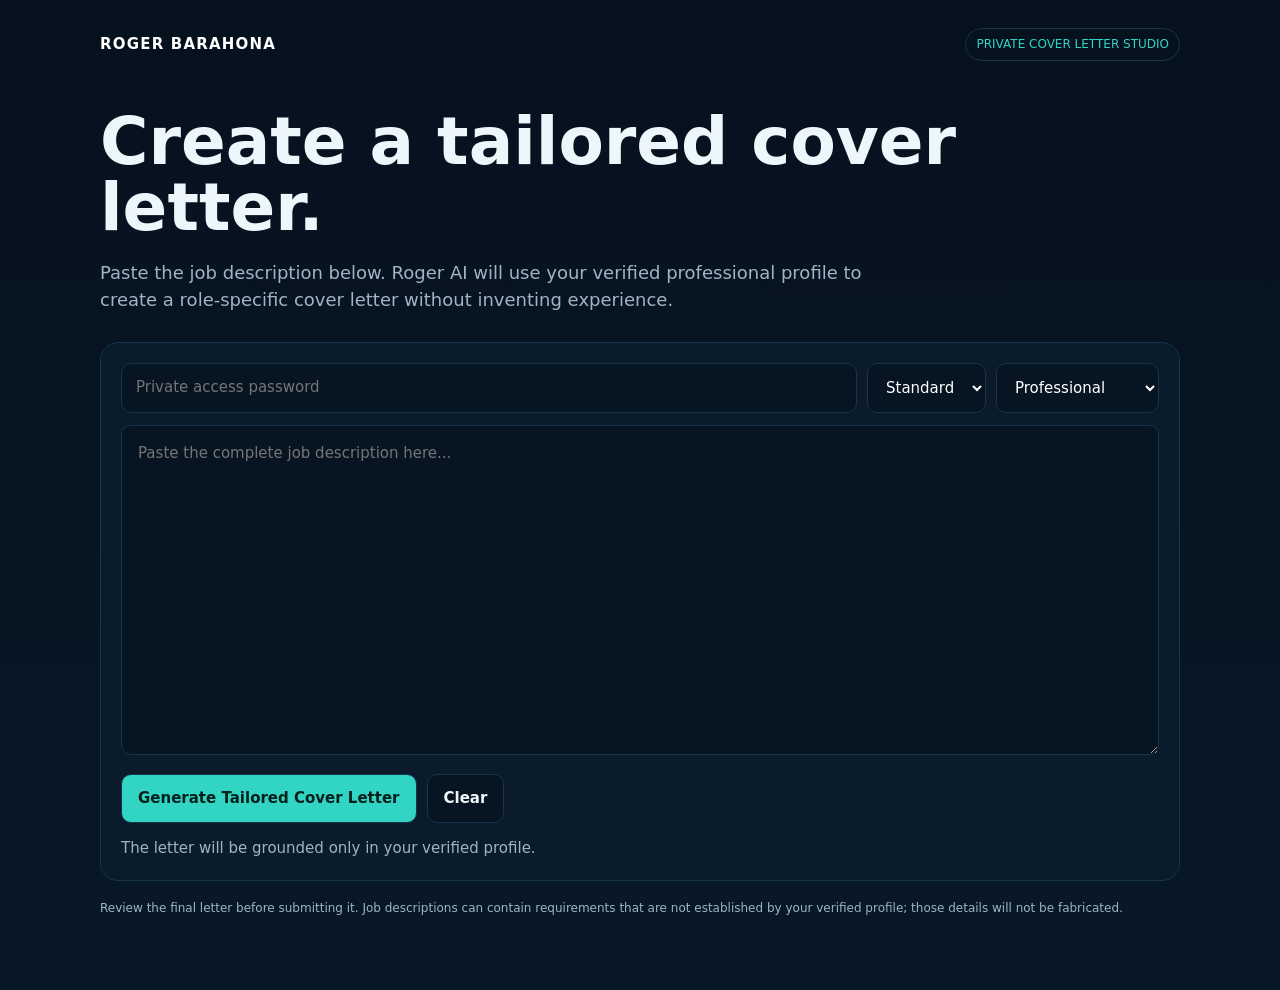
==== cover-letter.html @ b7a457e0 "Add private cover letter studio" ====
<!doctype html>
<html lang="en"><head><meta charset="utf-8"><meta name="viewport" content="width=device-width,initial-scale=1">
<meta name="robots" content="noindex,nofollow"><meta name="theme-color" content="#06111e">
<title>Cover Letter Studio | Roger Barahona</title>
<style>
:root{--bg:#06111e;--card:#0b1c2d;--line:#17344a;--text:#edf7fb;--muted:#9fb5c3;--teal:#32d5c4}
*{box-sizing:border-box}body{margin:0;background:linear-gradient(180deg,#06111e,#081827);color:var(--text);font:15px/1.55 Inter,system-ui,Segoe UI,Arial,sans-serif}.wrap{max-width:1120px;margin:auto;padding:28px 20px 60px}
nav{display:flex;justify-content:space-between;align-items:center;margin-bottom:48px}.brand{font-weight:800;letter-spacing:.08em;color:white;text-decoration:none}.private{color:var(--teal);font-size:12px;border:1px solid var(--line);padding:6px 10px;border-radius:999px}
h1{font-size:clamp(36px,6vw,66px);line-height:1;margin:0 0 16px}.lead,.status,.note{color:var(--muted)}.lead{font-size:18px;max-width:790px}
.panel,.output{background:rgba(11,28,45,.9);border:1px solid var(--line);border-radius:18px;padding:20px;margin-top:28px}
textarea,input,select,button{font:inherit;border-radius:10px;border:1px solid var(--line)}textarea,input,select{background:#071522;color:white}textarea{width:100%;min-height:330px;resize:vertical;padding:16px;line-height:1.55}input,select{padding:12px 14px}
.controls{display:grid;grid-template-columns:1fr auto auto;gap:10px;margin-bottom:12px}.options{display:flex;flex-wrap:wrap;gap:10px;margin-top:12px;align-items:center}.options select{min-width:150px}button{background:var(--teal);color:#03201d;font-weight:800;padding:12px 16px;cursor:pointer}button.secondary{background:#071522;color:var(--text)}button:disabled{opacity:.55;cursor:wait}
.output{display:none}.output h2{margin-top:0}.letter{white-space:pre-wrap;background:#071522;border:1px solid var(--line);border-radius:12px;padding:20px;line-height:1.7}.actions{display:flex;gap:10px;margin-top:14px}.status{margin-top:14px}.note{font-size:12px;margin-top:18px}
@media(max-width:700px){.controls{grid-template-columns:1fr}.wrap{padding-top:20px}nav{margin-bottom:32px}.options{align-items:stretch}.options select,.options button{width:100%}}
</style></head><body><div class="wrap">
<nav><a class="brand" href="/">ROGER BARAHONA</a><span class="private">PRIVATE COVER LETTER STUDIO</span></nav>
<main><h1>Create a tailored cover letter.</h1><p class="lead">Paste the job description below. Roger AI will use your verified professional profile to create a role-specific cover letter without inventing experience.</p>
<section class="panel"><div class="controls"><input id="key" type="password" autocomplete="current-password" placeholder="Private access password"><select id="length"><option value="standard">Standard</option><option value="short">Short</option></select><select id="tone"><option value="professional">Professional</option><option value="conversational">Conversational</option></select></div>
<textarea id="jd" maxlength="12000" placeholder="Paste the complete job description here..."></textarea>
<div class="options"><button id="generate">Generate Tailored Cover Letter</button><button id="clear" class="secondary">Clear</button></div><div id="status" class="status">The letter will be grounded only in your verified profile.</div></section>
<section id="output" class="output"><h2>Your Tailored Cover Letter</h2><div id="letter" class="letter"></div><div class="actions"><button id="copy">Copy Cover Letter</button><button id="regenerate" class="secondary">Regenerate</button></div></section>
<p class="note">Review the final letter before submitting it. Job descriptions can contain requirements that are not established by your verified profile; those details will not be fabricated.</p></main></div>
<script>
const $=id=>document.getElementById(id);
async function generate(){
 const key=$('key').value.trim(),jobDescription=$('jd').value.trim();
 if(!key){$('status').textContent='Enter your private access password first.';return}
 if(jobDescription.length<80){$('status').textContent='Paste the full job description so the letter can be tailored accurately.';return}
 const btn=$('generate');btn.disabled=true;$('status').textContent='Analyzing the role and writing your tailored cover letter…';$('output').style.display='none';
 try{
  const r=await fetch('/api/cover-letter',{method:'POST',headers:{'Content-Type':'application/json','X-Job-Search-Key':key},body:JSON.stringify({jobDescription,length:$('length').value,tone:$('tone').value})});
  const d=await r.json();if(!r.ok)throw new Error(d.error||'Generation failed');
  $('letter').textContent=d.letter;$('output').style.display='block';$('status').textContent='Cover letter ready. Review it before submitting.';$('output').scrollIntoView({behavior:'smooth',block:'start'});
 }catch(e){$('status').textContent=e.message||'Generation failed. Please try again.'}finally{btn.disabled=false}
}
$('generate').onclick=generate;$('regenerate').onclick=generate;
$('clear').onclick=()=>{$('jd').value='';$('letter').textContent='';$('output').style.display='none';$('status').textContent='The letter will be grounded only in your verified profile.'};
$('copy').onclick=async()=>{try{await navigator.clipboard.writeText($('letter').textContent);$('copy').textContent='Copied!';setTimeout(()=>$('copy').textContent='Copy Cover Letter',1400)}catch{$('status').textContent='Could not copy automatically. Select the letter text and copy it manually.'}};
</script></body></html>
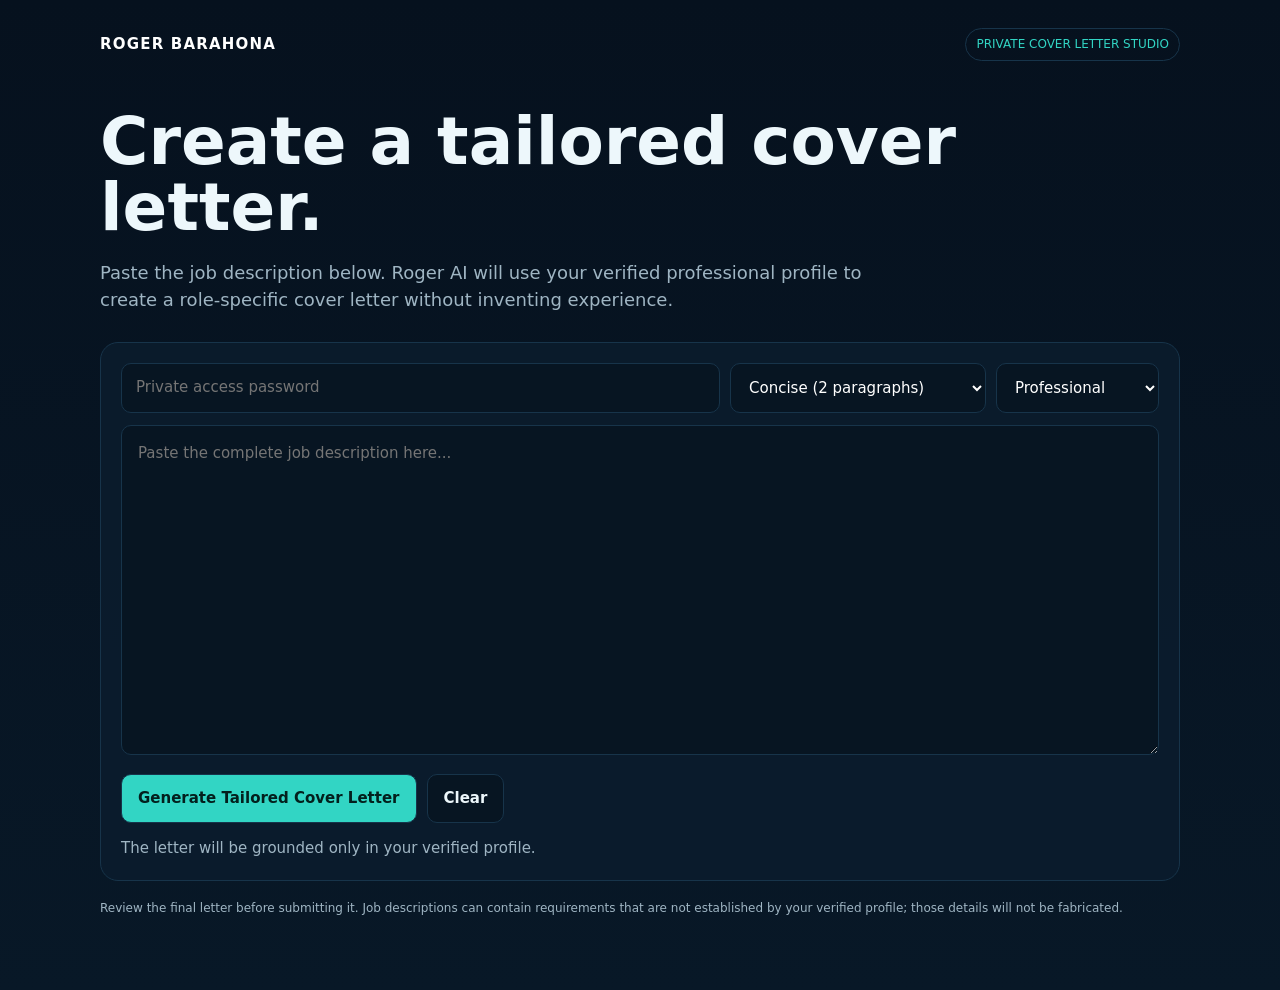
==== commit 39688eda: "Add concise cover letter length options" ====
--- a/cover-letter.html
+++ b/cover-letter.html
@@ -15,7 +15,7 @@
 </style></head><body><div class="wrap">
 <nav><a class="brand" href="/">ROGER BARAHONA</a><span class="private">PRIVATE COVER LETTER STUDIO</span></nav>
 <main><h1>Create a tailored cover letter.</h1><p class="lead">Paste the job description below. Roger AI will use your verified professional profile to create a role-specific cover letter without inventing experience.</p>
-<section class="panel"><div class="controls"><input id="key" type="password" autocomplete="current-password" placeholder="Private access password"><select id="length"><option value="standard">Standard</option><option value="short">Short</option></select><select id="tone"><option value="professional">Professional</option><option value="conversational">Conversational</option></select></div>
+<section class="panel"><div class="controls"><input id="key" type="password" autocomplete="current-password" placeholder="Private access password"><select id="length"><option value="concise">Concise (2 paragraphs)</option><option value="very-short">Very Concise (1 paragraph)</option></select><select id="tone"><option value="professional">Professional</option><option value="conversational">Conversational</option></select></div>
 <textarea id="jd" maxlength="12000" placeholder="Paste the complete job description here..."></textarea>
 <div class="options"><button id="generate">Generate Tailored Cover Letter</button><button id="clear" class="secondary">Clear</button></div><div id="status" class="status">The letter will be grounded only in your verified profile.</div></section>
 <section id="output" class="output"><h2>Your Tailored Cover Letter</h2><div id="letter" class="letter"></div><div class="actions"><button id="copy">Copy Cover Letter</button><button id="regenerate" class="secondary">Regenerate</button></div></section>
